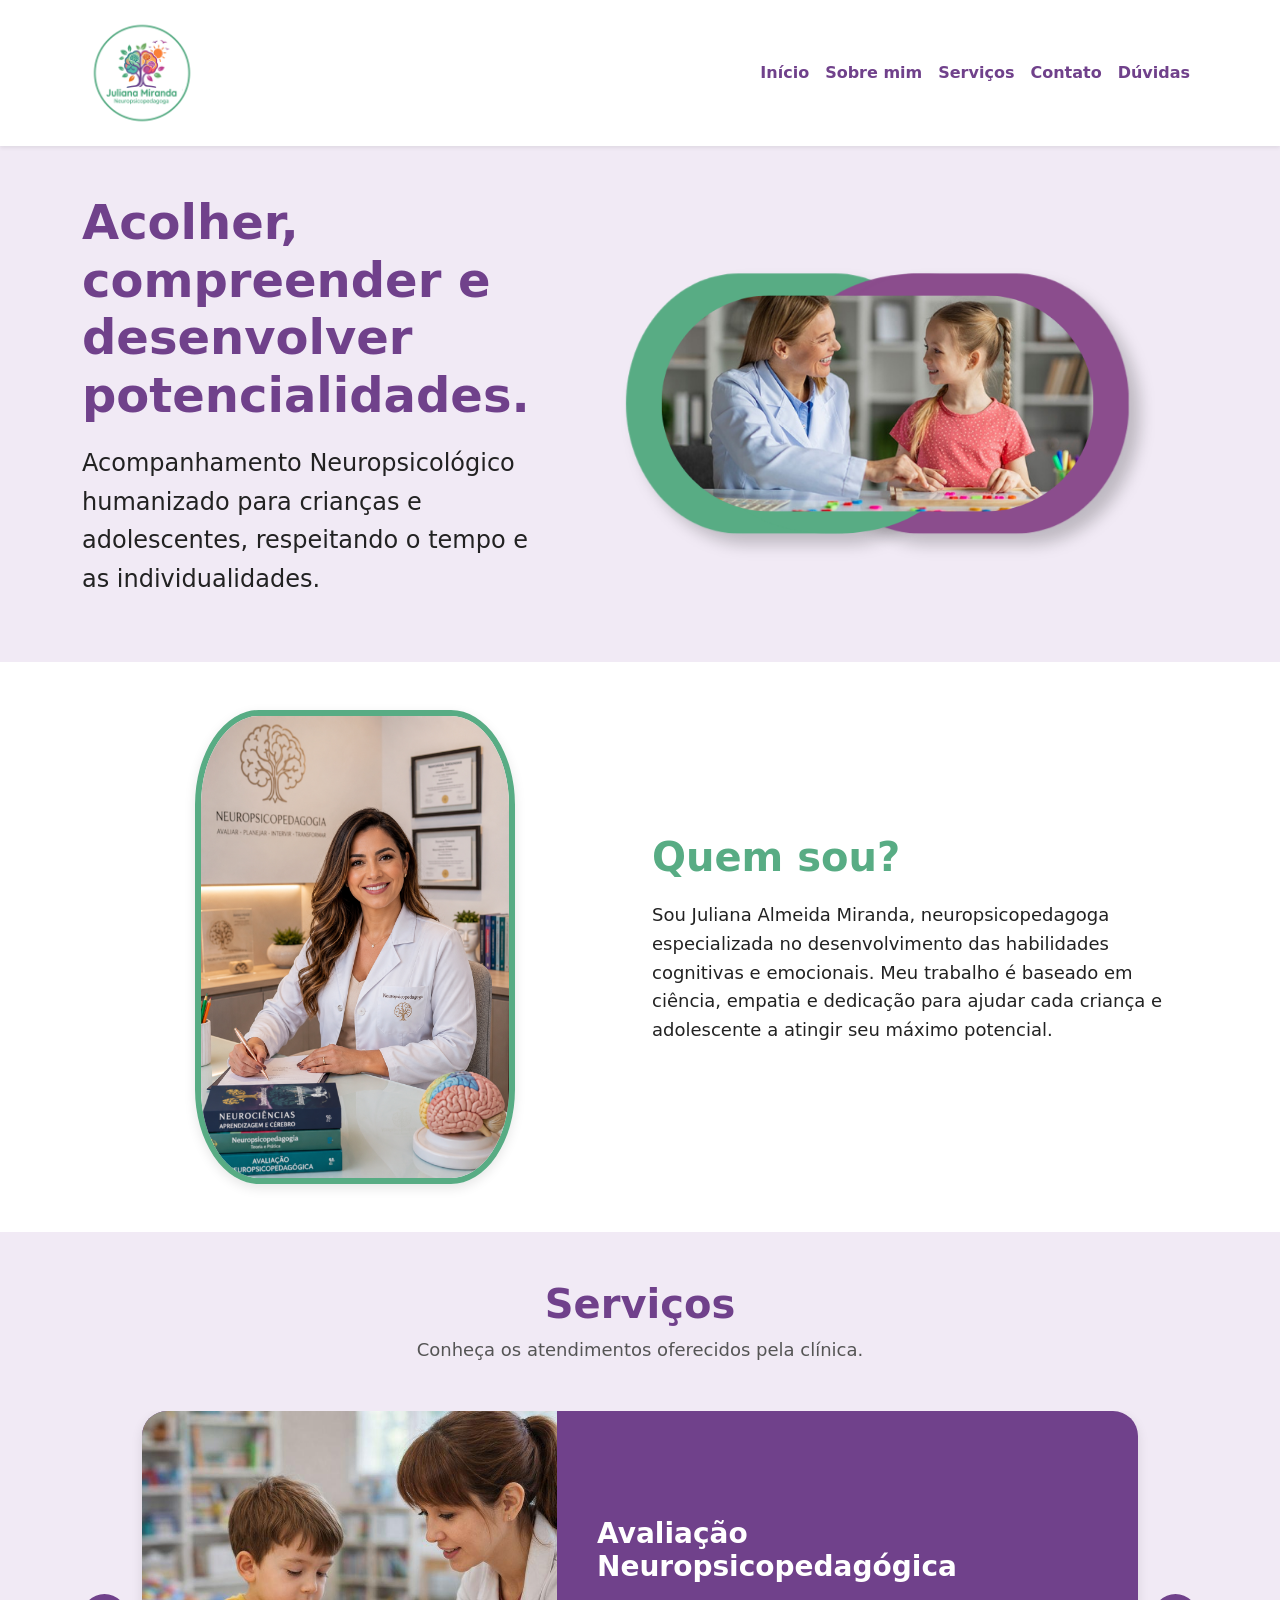
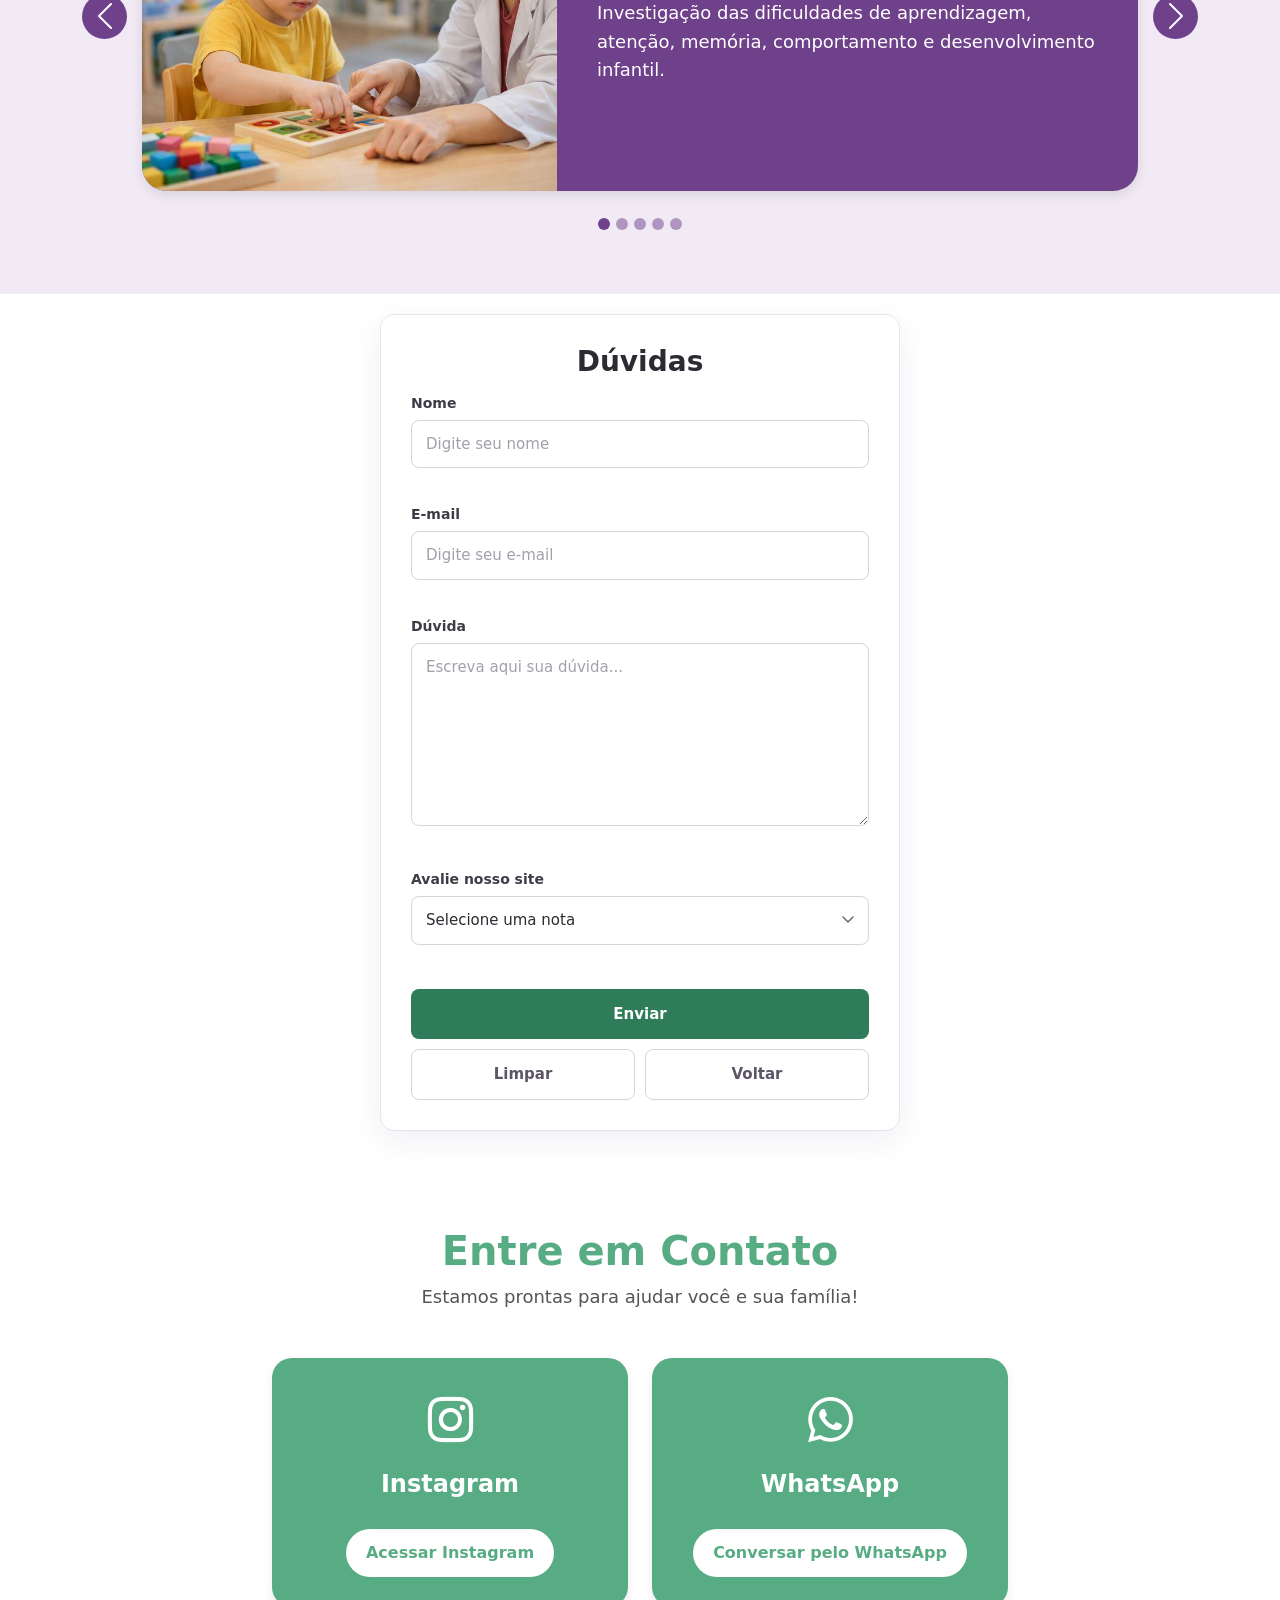
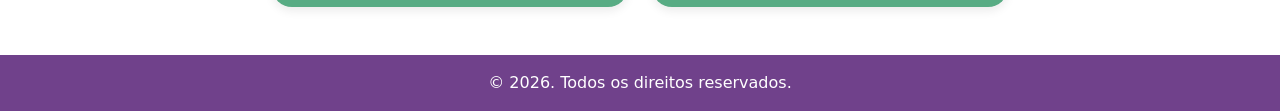
==== index.html @ cca7508b "Add initial HTML structure for the website" ====
<!DOCTYPE html>
<html lang="pt-BR">
<head>
    <meta charset="UTF-8">
    <meta name="viewport" content="width=device-width, initial-scale=1.0">
    <meta name="description"
        content="Juliana Miranda, neuropsicopedagoga: avaliação, intervenção e apoio escolar para crianças e adolescentes.">
    <title>Juliana Miranda - Neuropsicopedagoga</title>
    <link rel="stylesheet" href="../css/bootstrap.min.css">
    <!-- Ícones do Bootstrap -->
    <link rel="stylesheet" href="https://cdn.jsdelivr.net/npm/bootstrap-icons@1.11.3/font/bootstrap-icons.min.css">
    <link rel="stylesheet" href="../css/style.css">
    <link rel="stylesheet" href="../css/style2.css">
</head>
<body>
    <!-- Menu de navegação -->
    <nav class="navbar navbar-expand-lg bg-white shadow-sm sticky-top">
        <div class="container">
            <!-- Logo -->
            <div class="navbar-brand">
                <img src="../img/Logo.png" class="logo-navbar">
            </div>
            <!-- Botão do menu hambúrguer -->
            <button class="navbar-toggler" type="button" data-bs-toggle="collapse" data-bs-target="#menu"
                aria-controls="menu" aria-expanded="false" aria-label="Abrir menu">
                <span class="navbar-toggler-icon"></span>
            </button>
            <!-- Links -->
            <div class="collapse navbar-collapse" id="menu">
                <ul class="navbar-nav ms-auto">
                    <li class="nav-item"><a class="nav-link active" href="#inicial">Início</a></li>
                    <li class="nav-item"><a class="nav-link" href="#sobre">Sobre mim</a></li>
                    <li class="nav-item"><a class="nav-link" href="#servicos">Serviços</a></li>
                    <li class="nav-item"><a class="nav-link" href="#contato">Contato</a></li>
                    <li class="nav-item"><a class="nav-link" href="#duvidas">Dúvidas</a></li>
                </ul>
            </div>
        </div>
    </nav>
    <main>
        <!-- Seção 1 - Início -->
        <section id="inicial" class="secao1 py-5">
            <div class="container">
                <div class="row align-items-center">
                    <!-- Texto -->
                    <div class="col-12 col-lg-5 texto-inicio text-center text-lg-start mb-4 mb-lg-0">
                        <h1>Acolher, compreender e desenvolver potencialidades.</h1>
                        <p>
                            Acompanhamento Neuropsicológico humanizado para crianças
                            e adolescentes, respeitando o tempo e as individualidades.
                        </p>
                    </div>
                    <!-- Imagem -->
                    <div class="col-12 col-lg-7">
                        <img src="../img/inicio.png" class="img-fluid">
                    </div>
                </div>
            </div>
        </section>
        <!-- Seção 2 - Sobre -->
        <section id="sobre" class="secao2 py-5">
            <div class="container">
                <div class="row align-items-center">
                    <!-- Imagem -->
                    <div class="col-12 col-lg-6 text-center mb-4 mb-lg-0">
                        <img src="../img/profissional.png" class="img-fluid imagem-sobre">
                    </div>
                    <!-- Texto -->
                    <div class="col-12 col-lg-6 texto-sobre text-center text-lg-start">
                        <h2>Quem sou?</h2>
                        <p>
                            Sou Juliana Almeida Miranda, neuropsicopedagoga
                            especializada no desenvolvimento das habilidades
                            cognitivas e emocionais. Meu trabalho é baseado em
                            ciência, empatia e dedicação para ajudar cada criança
                            e adolescente a atingir seu máximo potencial.
                        </p>
                    </div>
                </div>
            </div>
        </section>
        <!-- Seção 3 - Serviços -->
        <section id="servicos" class="servicos py-5">
            <div class="container">
                <div class="text-center mb-5">
                    <h2>Serviços</h2>
                    <p class="subtitulo">Conheça os atendimentos oferecidos pela clínica.</p>
                </div>
                <div id="carouselServicos" class="carousel slide" data-bs-interval="false">
                    <!-- Bolinhas/Indicadores -->
                    <div class="carousel-indicators">
                        <button type="button" data-bs-target="#carouselServicos" data-bs-slide-to="0" class="active"
                            aria-current="true" aria-label="Serviço 1"></button>
                        <button type="button" data-bs-target="#carouselServicos" data-bs-slide-to="1"
                            aria-label="Serviço 2"></button>
                        <button type="button" data-bs-target="#carouselServicos" data-bs-slide-to="2"
                            aria-label="Serviço 3"></button>
                        <button type="button" data-bs-target="#carouselServicos" data-bs-slide-to="3"
                            aria-label="Serviço 4"></button>
                        <button type="button" data-bs-target="#carouselServicos" data-bs-slide-to="4"
                            aria-label="Serviço 5"></button>
                    </div>
                    <div class="carousel-inner">
                        <!-- Serviço 1 -->
                        <div class="carousel-item active">
                            <div class="servico-card row g-0 align-items-center">
                                <div class="col-12 col-md-5">
                                    <img src="../img/Avaliação Neuropsicopedagógica.jpg" class="imagem-servico">
                                </div>
                                <div class="col-12 col-md-7 conteudo-servico">
                                    <h3>Avaliação Neuropsicopedagógica</h3>
                                    <p>
                                        Investigação das dificuldades de aprendizagem, atenção,
                                        memória, comportamento e desenvolvimento infantil.
                                    </p>
                                </div>
                            </div>
                        </div>
                        <!-- Serviço 2 -->
                        <div class="carousel-item">
                            <div class="servico-card row g-0 align-items-center">
                                <div class="col-12 col-md-5">
                                    <img src="../img/Intervenção Neuropsicopedagógica.jpg" class="imagem-servico">
                                </div>
                                <div class="col-12 col-md-7 conteudo-servico">
                                    <h3>Intervenção Neuropsicopedagógica</h3>
                                    <p>
                                        Acompanhamento individual com atividades e estratégias
                                        para auxiliar no desenvolvimento cognitivo, emocional
                                        e escolar.
                                    </p>
                                </div>
                            </div>
                        </div>
                        <!-- Serviço 3 -->
                        <div class="carousel-item">
                            <div class="servico-card row g-0 align-items-center">
                                <div class="col-12 col-md-5">
                                    <img src="../img/Apoio Escolar.jpg" class="imagem-servico">
                                </div>
                                <div class="col-12 col-md-7 conteudo-servico">
                                    <h3>Apoio Escolar</h3>
                                    <p>
                                        Auxílio na organização dos estudos, concentração,
                                        leitura, escrita e aprendizagem.
                                    </p>
                                </div>
                            </div>
                        </div>
                        <!-- Serviço 4 -->
                        <div class="carousel-item">
                            <div class="servico-card row g-0 align-items-center">
                                <div class="col-12 col-md-5">
                                    <img src="../img/Atendimento Infantil e Adolescente.jpg" class="imagem-servico">
                                </div>
                                <div class="col-12 col-md-7 conteudo-servico">
                                    <h3>Atendimento Infantil e Adolescente</h3>
                                    <p>
                                        Atendimento especializado para crianças e adolescentes
                                        com dificuldades de aprendizagem e desenvolvimento.
                                    </p>
                                </div>
                            </div>
                        </div>
                        <!-- Serviço 5 -->
                        <div class="carousel-item">
                            <div class="servico-card row g-0 align-items-center">
                                <div class="col-12 col-md-5">
                                    <img src="../img/Orientação para Pais.jpg" class="imagem-servico">
                                </div>
                                <div class="col-12 col-md-7 conteudo-servico">
                                    <h3>Orientação para Pais</h3>
                                    <p>
                                        Suporte e orientações para ajudar a família a compreender
                                        e estimular o desenvolvimento da criança no dia a dia.
                                    </p>
                                </div>
                            </div>
                        </div>
                    </div>
                    <!-- Botão esquerdo -->
                    <button class="carousel-control-prev" type="button" data-bs-target="#carouselServicos"
                        data-bs-slide="prev">
                        <span class="carousel-control-prev-icon" aria-hidden="true"></span>
                        <span class="visually-hidden">Anterior</span>
                    </button>
                    <!-- Botão direito -->
                    <button class="carousel-control-next" type="button" data-bs-target="#carouselServicos"
                        data-bs-slide="next">
                        <span class="carousel-control-next-icon" aria-hidden="true"></span>
                        <span class="visually-hidden">Próximo</span>
                    </button>
                </div>
            </div>
        </section>

    <main class="geral" id="duvidas">
        <h1>Dúvidas</h1>
        <form id="formulario" novalidate>
            <!-- Campo Nome -->
            <label>Nome</label>
            <input type="text" id="nome" name="nome" placeholder="Digite seu nome" required>
            <span class="erro" id="erroNome" aria-live="polite"></span>
            <!-- Campo Email -->
            <label>E-mail</label>
            <input type="email" id="email" name="email" placeholder="Digite seu e-mail" required>
            <span class="erro" id="erroEmail" aria-live="polite"></span>
            <!-- Campo Dúvida -->
            <label>Dúvida</label>
            <textarea id="duvida" name="duvida" rows="7" maxlength="100"
                      placeholder="Escreva aqui sua dúvida..." required></textarea>
            <span class="erro" id="erroDuvida" aria-live="polite"></span>
            <!-- Avaliação -->
            <label>Avalie nosso site</label>
            <select id="nota" name="nota" required>
                <option value="">Selecione uma nota</option>
                <option value="1">1</option>
                <option value="2">2</option>
                <option value="3">3</option>
                <option value="4">4</option>
                <option value="5">5</option>
                <option value="6">6</option>
                <option value="7">7</option>
                <option value="8">8</option>
                <option value="9">9</option>
                <option value="10">10</option>
            </select>
            <span class="erro" id="erroNota" aria-live="polite"></span>
            <p id="mensagemSucesso"></p>
            <div class="botoes">
                <button type="submit">Enviar</button>
                <button type="reset" id="limpar">Limpar</button>
                <a class="voltar" href="inicial.html">Voltar</a>
            </div>
        </form>
    </main>

        <!-- Seção 4 - Contato -->
        <section id="contato" class="contato py-5">
            <div class="container text-center">
                <h2>Entre em Contato</h2>
                <p class="subtitulo">Estamos prontas para ajudar você e sua família!</p>
                <div class="row justify-content-center mt-4 g-4">
                    <!-- Instagram -->
                    <div class="col-12 col-md-6 col-lg-4">
                        <div class="contato-card">
                            <i class="bi bi-instagram" aria-hidden="true"></i>
                            <h3>Instagram</h3>
                            <a href="https://www.instagram.com/neuropsicopedagogajumiranda?cnvx=dWVhZmdocTg3MWEx"
                                target="_blank" rel="noopener noreferrer" class="btn-contato">
                                Acessar Instagram
                            </a>
                        </div>
                    </div>
                    <!-- WhatsApp -->
                    <div class="col-12 col-md-6 col-lg-4">
                        <div class="contato-card">
                            <i class="bi bi-whatsapp" aria-hidden="true"></i>
                            <h3>WhatsApp</h3>
                            <a href="https://wa.me/999999999" target="_blank" rel="noopener noreferrer"
                                class="btn-contato">
                                Conversar pelo WhatsApp
                            </a>
                        </div>
                    </div>
                </div>
            </div>
        </section>
    </main>
    <!-- Rodapé -->
    <footer class="footer text-center py-3">
        <p>&copy; 2026. Todos os direitos reservados.</p>
    </footer>
    <script src="../js/bootstrap.bundle.min.js"></script>
    <script src="../js/script.js"></script>
</body>
</html>
---- css/style.css ----
/* Geral */

html {
    scroll-behavior: smooth;
}

body {
    overflow-x: hidden;
}

section {
    scroll-margin-top: 90px;
}

/* A */

@keyframes aparecer {
    from {
        opacity: 0;
        transform: translateY(25px);
    }
    to {
        opacity: 1;
        transform: translateY(0);
    }
}

.texto-inicio,
.secao1 img {
    animation: aparecer 1.4s ease both;
}

/* Animação */

.surgir {
    opacity: 0;
    transform: translateY(40px);
    transition: opacity 1.2s ease, transform 1.2s ease;
}

.surgir.visivel {
    opacity: 1;
    transform: none;
}

/* Menu */

.logo-navbar {
    height: 90px;
}

.navbar .nav-link {
    color: #70418b;
    font-weight: bold;
    transition: color 0.6s ease;
}

.navbar .nav-link.active {
    color: #70418b;
}

.navbar .nav-link:hover {
    color: #58ac84;
}

/* Seção 1 */

.secao1 {
    background-color: #f1eaf5;
}

.texto-inicio h1 {
    color: #70418b;
    font-size: 40px;
    font-weight: bold;
    margin-bottom: 20px;
}

.texto-inicio p {
    color: #222;
    font-size: 20px;
    line-height: 1.6;
}

/* Seção 2 */

.imagem-sobre {
    width: 100%;
    max-width: 320px;
    border-radius: 20%;
    border: 6px solid #58ac84;
    box-shadow: 0 4px 12px rgba(0, 0, 0, 0.1);
    transition: transform 0.8s ease, box-shadow 0.8s ease;
}

.imagem-sobre:hover {
    transform: scale(1.02);
    box-shadow: 0 8px 20px rgba(0, 0, 0, 0.15);
}

.texto-sobre h2 {
    color: #58ac84;
    font-size: 40px;
    font-weight: bold;
    margin-bottom: 20px;
}

.texto-sobre p {
    color: #222;
    font-size: 18px;
    line-height: 1.6;
}

/* Seção 3 */

.servicos {
    background-color: #f1eaf5;
}

.servicos h2 {
    color: #70418b;
    font-size: 40px;
    font-weight: bold;
}

.servicos .subtitulo {
    color: #555;
    font-size: 18px;
}

.servico-card {
    background-color: #70418b;
    border-radius: 25px;
    overflow: hidden;
    margin: 0 0 55px 0;
    box-shadow: 0 4px 12px rgba(0, 0, 0, 0.1);
    transition: box-shadow 0.8s ease;
}

.servico-card:hover {
    box-shadow: 0 8px 20px rgba(112, 65, 139, 0.25);
}

.imagem-servico {
    width: 100%;
    height: 220px;
    object-fit: cover;
    display: block;
    transition: transform 1.2s ease;
}

.servico-card:hover .imagem-servico {
    transform: scale(1.03);
}

.conteudo-servico {
    padding: 25px 20px;
    color: white;
    text-align: center;
}

.conteudo-servico h3 {
    font-size: 24px;
    font-weight: bold;
    margin-bottom: 15px;
}

.conteudo-servico p {
    color: white;
    font-size: 18px;
    line-height: 1.6;
    margin-bottom: 0;
}

/* setas do carrossel */

#carouselServicos .carousel-control-prev,
#carouselServicos .carousel-control-next {
    width: 38px;
    height: 38px;
    background-color: #70418b;
    border-radius: 50%;
    top: 90px;
    opacity: 1;
    transition: background-color 0.6s ease;
}

#carouselServicos .carousel-control-prev {
    left: 8px;
}

#carouselServicos .carousel-control-next {
    right: 8px;
}

#carouselServicos .carousel-control-prev:hover,
#carouselServicos .carousel-control-next:hover {
    background-color: #58ac84;
}

/* bolinhas do carrossel */

#carouselServicos .carousel-indicators {
    bottom: 0;
}

#carouselServicos .carousel-indicators button {
    background-color: #70418b;
    width: 12px;
    height: 12px;
    border-radius: 50%;
    border: none;
    transition: background-color 0.6s ease;
}

#carouselServicos .carousel-indicators button:hover {
    background-color: #58ac84;
}

/* Seção 4 */

.contato h2 {
    color: #58ac84;
    font-size: 40px;
    font-weight: bold;
}

.contato .subtitulo {
    color: #555;
    font-size: 18px;
}

.contato-card {
    background-color: #58ac84;
    color: white;
    padding: 30px 20px;
    border-radius: 20px;
    height: 100%;
    box-shadow: 0 4px 10px rgba(0, 0, 0, 0.08);
    transition: transform 0.6s ease, box-shadow 0.6s ease;
}

.contato-card:hover {
    transform: translateY(-4px);
    box-shadow: 0 8px 18px rgba(0, 0, 0, 0.15);
}

.contato-card i {
    display: inline-block;
    font-size: 45px;
    transition: transform 0.6s ease;
}

.contato-card:hover i {
    transform: scale(1.1);
}

.contato-card h3 {
    font-size: 24px;
    font-weight: bold;
    margin: 15px 0;
}

.contato-card p {
    font-size: 16px;
    min-height: 48px;
}

.btn-contato {
    display: inline-block;
    background-color: #ffffff;
    color: #58ac84;
    text-decoration: none;
    padding: 12px 20px;
    border-radius: 25px;
    font-weight: bold;
    transition: background-color 0.6s ease, color 0.6s ease;
    margin-top: 15px;
}

.btn-contato:hover {
    background-color: #70418b;
    color: white;
}

/* Rodapé */

.footer {
    background-color: #70418b;
    color: white;
}

.footer p {
    margin: 0;
}

/* Responsividade */

@media (max-width: 991px) {
    .navbar-nav {
        text-align: center;
        padding: 10px 0 15px 0;
    }

    .navbar .nav-link {
        padding: 10px 0;
    }
}

/* CELULAR */

@media (max-width: 576px) {
    .secao1,
    .secao2 {
        text-align: center;
    }

    .imagem-sobre {
        max-width: 250px;
    }

    .imagem-servico {
        height: 180px;
    }

    #carouselServicos .carousel-control-prev,
    #carouselServicos .carousel-control-next {
        top: 70px;
        width: 34px;
        height: 34px;
    }
}

/* TABLET */

@media (min-width: 768px) {
    .texto-inicio h1 {
        font-size: 44px;
    }

    .texto-inicio p {
        font-size: 22px;
    }

    .conteudo-servico h3 {
        font-size: 28px;
    }

    .imagem-servico {
        height: 340px;
    }

    .conteudo-servico {
        padding: 35px;
        text-align: left;
    }

    .servico-card {
        margin: 0 55px 55px 55px;
    }

    #carouselServicos .carousel-control-prev,
    #carouselServicos .carousel-control-next {
        width: 45px;
        height: 45px;
        top: 42%;
    }

    #carouselServicos .carousel-control-prev {
        left: 0;
    }

    #carouselServicos .carousel-control-next {
        right: 0;
    }
}

/* COMPUTADOR */

@media (min-width: 992px) {
    section {
        scroll-margin-top: 150px;
    }

    .logo-navbar {
        height: 120px;
    }

    .texto-inicio h1 {
        font-size: 48px;
    }

    .texto-inicio p {
        font-size: 24px;
    }

    .imagem-servico {
        height: 380px;
    }

    .conteudo-servico {
        padding: 40px;
    }

    .servico-card {
        margin: 0 60px 55px 60px;
    }
}
---- css/style2.css ----
/* Geral */

* {
    box-sizing: border-box;
}

.paginaForm{
    background-color: #f6f3f9;
    font-family: Arial, sans-serif;
    color: #2b2b33;
    margin: 0;
    min-height: 100vh;
    display: flex;
    flex-direction: column;
}

/* Animação */

@keyframes aparecer {
    from {
        opacity: 0;
        transform: translateY(15px);
    }
    to {
        opacity: 1;
        transform: translateY(0);
    }
}

.logo {
    display: block;
    margin: 20px auto 0 auto;
    height: 200px;
    max-width: 100%;
    animation: aparecer 1s ease both;
}

/* Caixa do Formulário */

.geral {
    background-color: white;
    width: 90%;
    max-width: 520px;
    margin: 20px auto 48px auto;
    padding: 30px;
    border: 1px solid #e8e3ee;
    border-radius: 14px;
    box-shadow: 0 10px 30px rgba(60, 30, 90, 0.07);
    animation: aparecer 1.2s ease 0.2s both;
}

.geral h1 {
    color: #2b2b33;
    text-align: center;
    font-size: 28px;
    font-weight: 600;
    margin: 0 0 6px 0;
}

/* Campos */

label {
    display: block;
    color: #3d3d47;
    font-size: 14px;
    font-weight: 600;
    margin-top: 14px;
    margin-bottom: 6px;
}

input,
textarea,
select {
    width: 100%;
    padding: 12px 14px;
    font-size: 15px;
    font-family: inherit;
    color: #2b2b33;
    background-color: white;
    border: 1px solid #d8d4de;
    border-radius: 8px;
    transition: border-color 0.5s ease, box-shadow 0.5s ease;
}

textarea {
    resize: vertical;
    min-height: 120px;
}

::placeholder {
    color: #a3a0aa;
}

input:hover,
textarea:hover,
select:hover {
    border-color: #b8b2c0;
}

/* quando clica no campo */
input:focus,
textarea:focus,
select:focus {
    outline: none;
    border-color: #70418b;
    box-shadow: 0 0 0 3px rgba(112, 65, 139, 0.12);
}

/* seta do campo de selecao */
select {
    appearance: none;
    cursor: pointer;
    padding-right: 40px;
    background-image: url("data:image/svg+xml,%3Csvg xmlns='http://www.w3.org/2000/svg' width='12' height='8' viewBox='0 0 12 8'%3E%3Cpath d='M1 1l5 5 5-5' fill='none' stroke='%236b6675' stroke-width='1.5' stroke-linecap='round' stroke-linejoin='round'/%3E%3C/svg%3E");
    background-repeat: no-repeat;
    background-position: right 14px center;
}

/* Erro e Sucesso */

.campo-erro {
    border-color: #c8453f;
}

.campo-erro:focus {
    border-color: #c8453f;
    box-shadow: 0 0 0 3px rgba(200, 69, 63, 0.12);
}

.erro {
    display: block;
    color: #c8453f;
    font-size: 13px;
    min-height: 18px;
    margin-top: 4px;
}

#mensagemSucesso {
    color: #1f6a43;
    background-color: #eef7f2;
    border: 1px solid #bfe0cd;
    border-radius: 8px;
    padding: 12px 14px;
    margin-top: 8px;
    font-size: 14px;
    text-align: center;
    animation: aparecer 0.8s ease both;
}

/* "esconde" a caixa quando nao tem texto */
#mensagemSucesso:empty {
    display: none;
}

/* Botões */

.botoes {
    margin-top: 22px;
    display: flex;
    flex-wrap: wrap;
    gap: 10px;
}

button,
.voltar {
    padding: 13px 20px;
    font-size: 15px;
    font-weight: 600;
    font-family: inherit;
    text-align: center;
    text-decoration: none;
    border: 1px solid transparent;
    border-radius: 8px;
    cursor: pointer;
    transition: background-color 0.5s ease, color 0.5s ease, border-color 0.5s ease, box-shadow 0.5s ease;
}

/* botao enviar */
button[type="submit"] {
    flex: 1 1 100%;
    background-color: #2f7d58;
    color: white;
}

button[type="submit"]:hover {
    box-shadow: 0 6px 14px rgba(112, 65, 139, 0.25);
}

/* botoes limpar e voltar */
button[type="reset"],
.voltar {
    flex: 1 1 45%;
    background-color: white;
    color: #5b5566;
    border-color: #d8d4de;
}

button[type="reset"]:hover,
.voltar:hover {
    background-color: #f6f3f9;
    border-color: #b8b2c0;
    color: #2b2b33;
}

/* Responsividade */

@media (max-width: 480px) {
    .geral {
        padding: 24px;
    }

    .geral h1 {
        font-size: 24px;
    }

    button[type="reset"],
    .voltar {
        flex: 1 1 100%;
    }
}
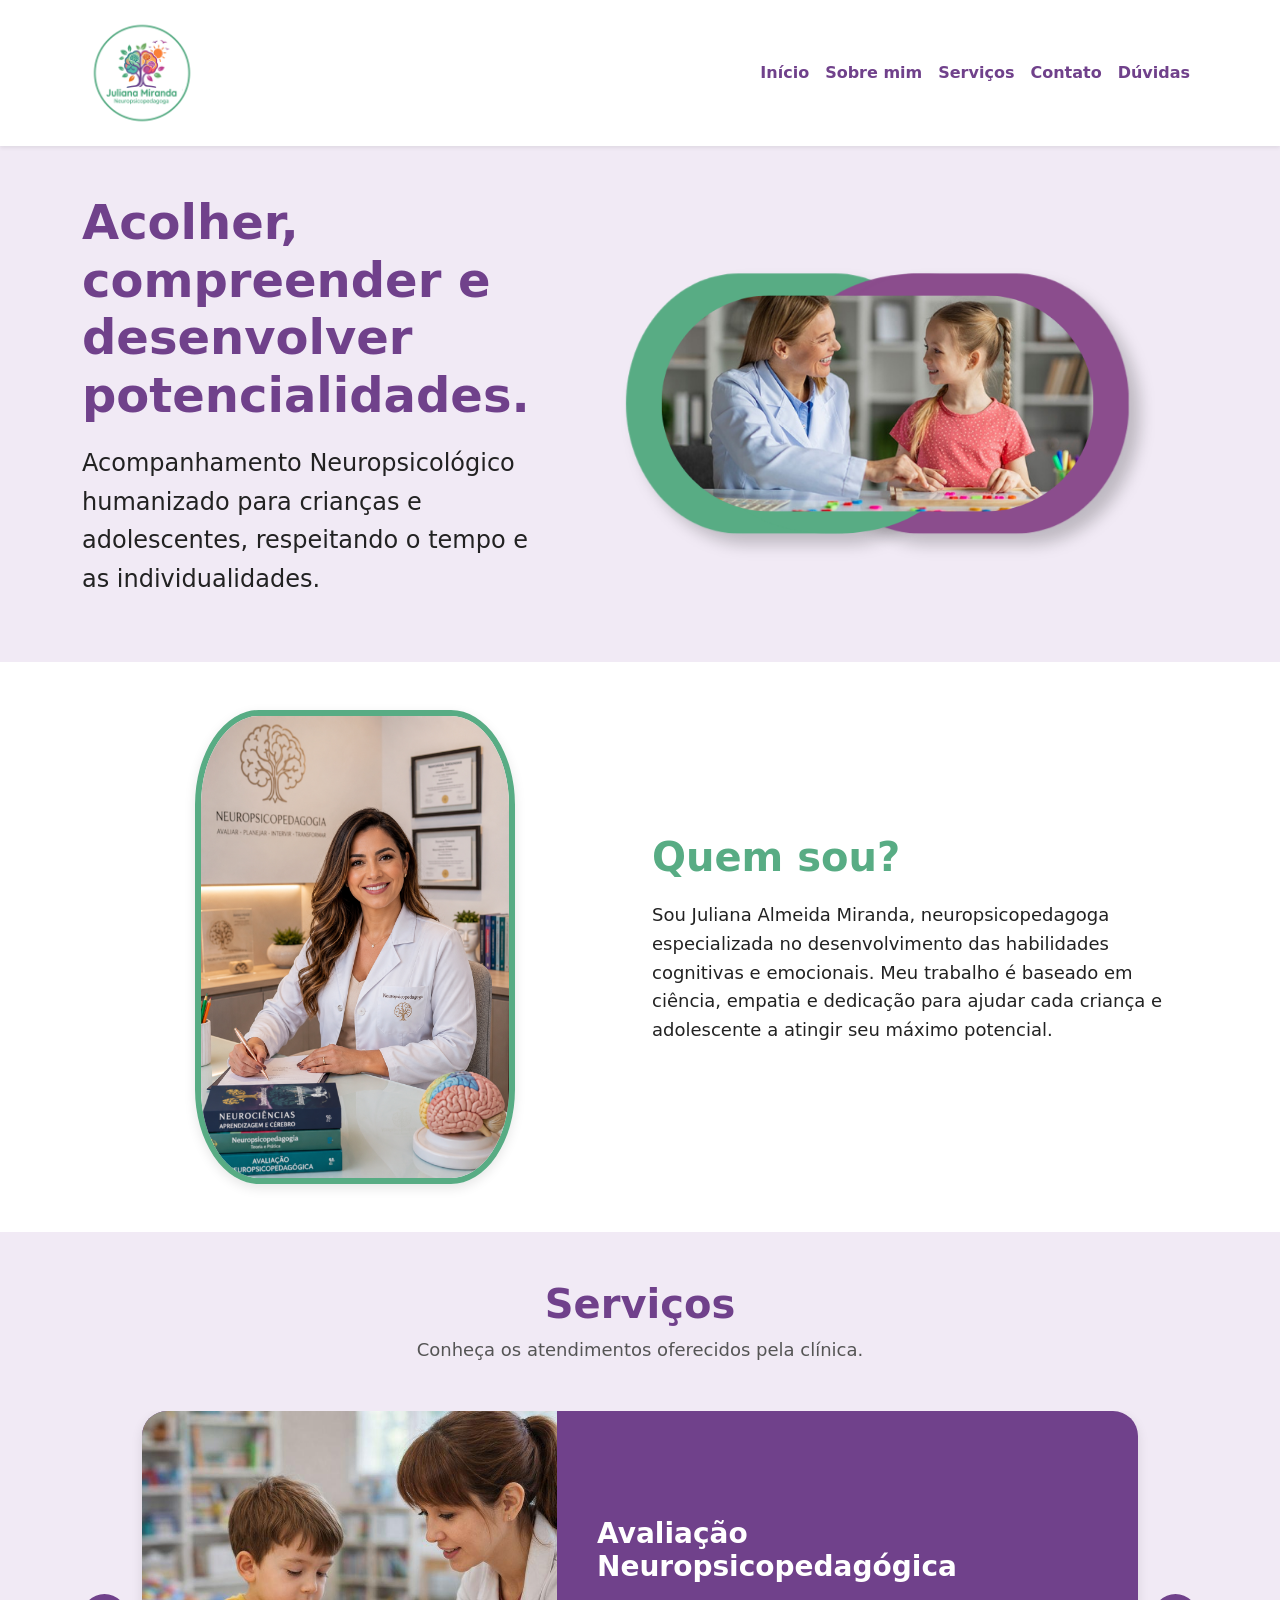
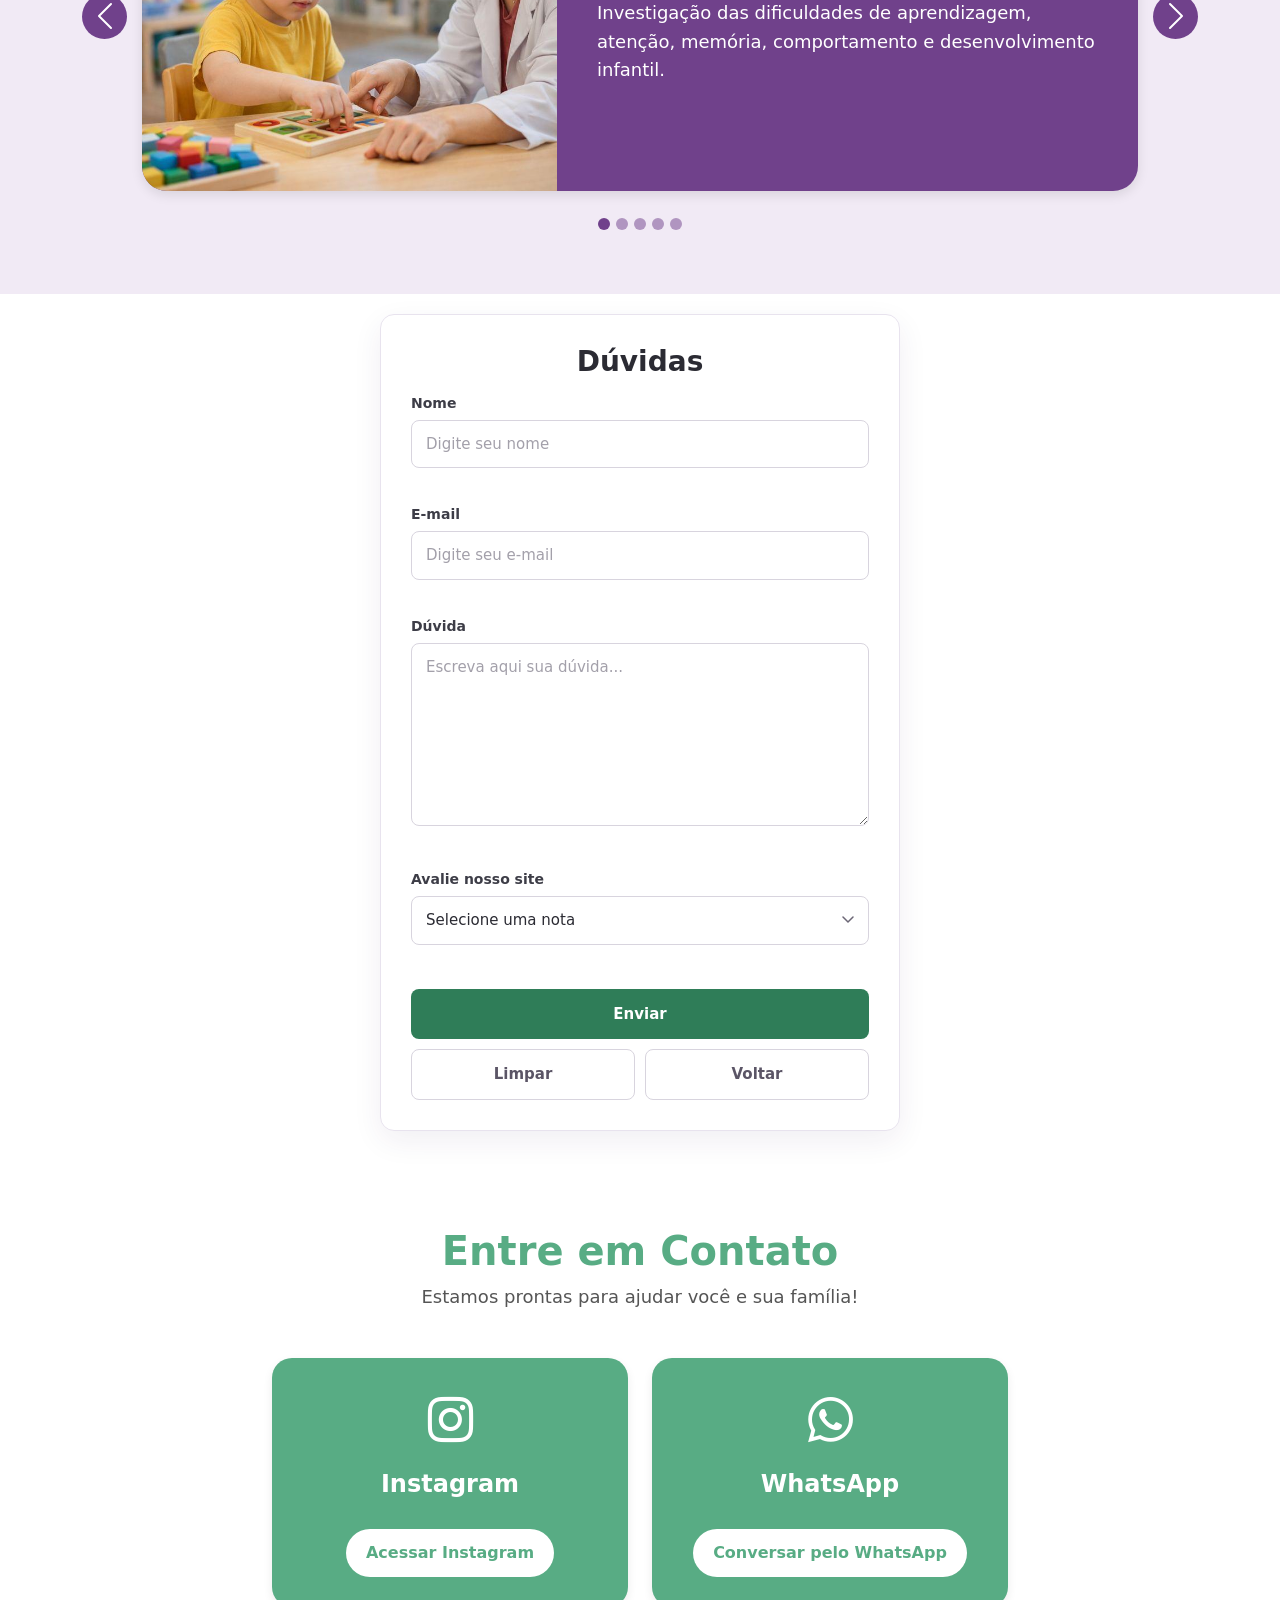
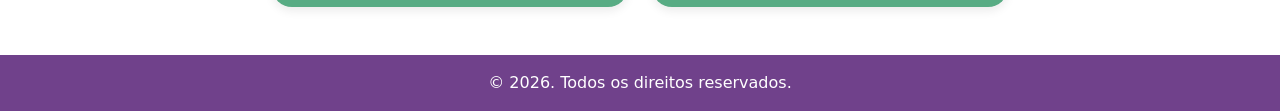
==== commit b71519e3: ".." ====
--- a/index.html
+++ b/index.html
@@ -6,11 +6,11 @@
     <meta name="description"
         content="Juliana Miranda, neuropsicopedagoga: avaliação, intervenção e apoio escolar para crianças e adolescentes.">
     <title>Juliana Miranda - Neuropsicopedagoga</title>
-    <link rel="stylesheet" href="../css/bootstrap.min.css">
+    <link rel="stylesheet" href="css/bootstrap.min.css">
     <!-- Ícones do Bootstrap -->
     <link rel="stylesheet" href="https://cdn.jsdelivr.net/npm/bootstrap-icons@1.11.3/font/bootstrap-icons.min.css">
-    <link rel="stylesheet" href="../css/style.css">
-    <link rel="stylesheet" href="../css/style2.css">
+    <link rel="stylesheet" href="css/style.css">
+    <link rel="stylesheet" href="css/style2.css">
 </head>
 <body>
     <!-- Menu de navegação -->
